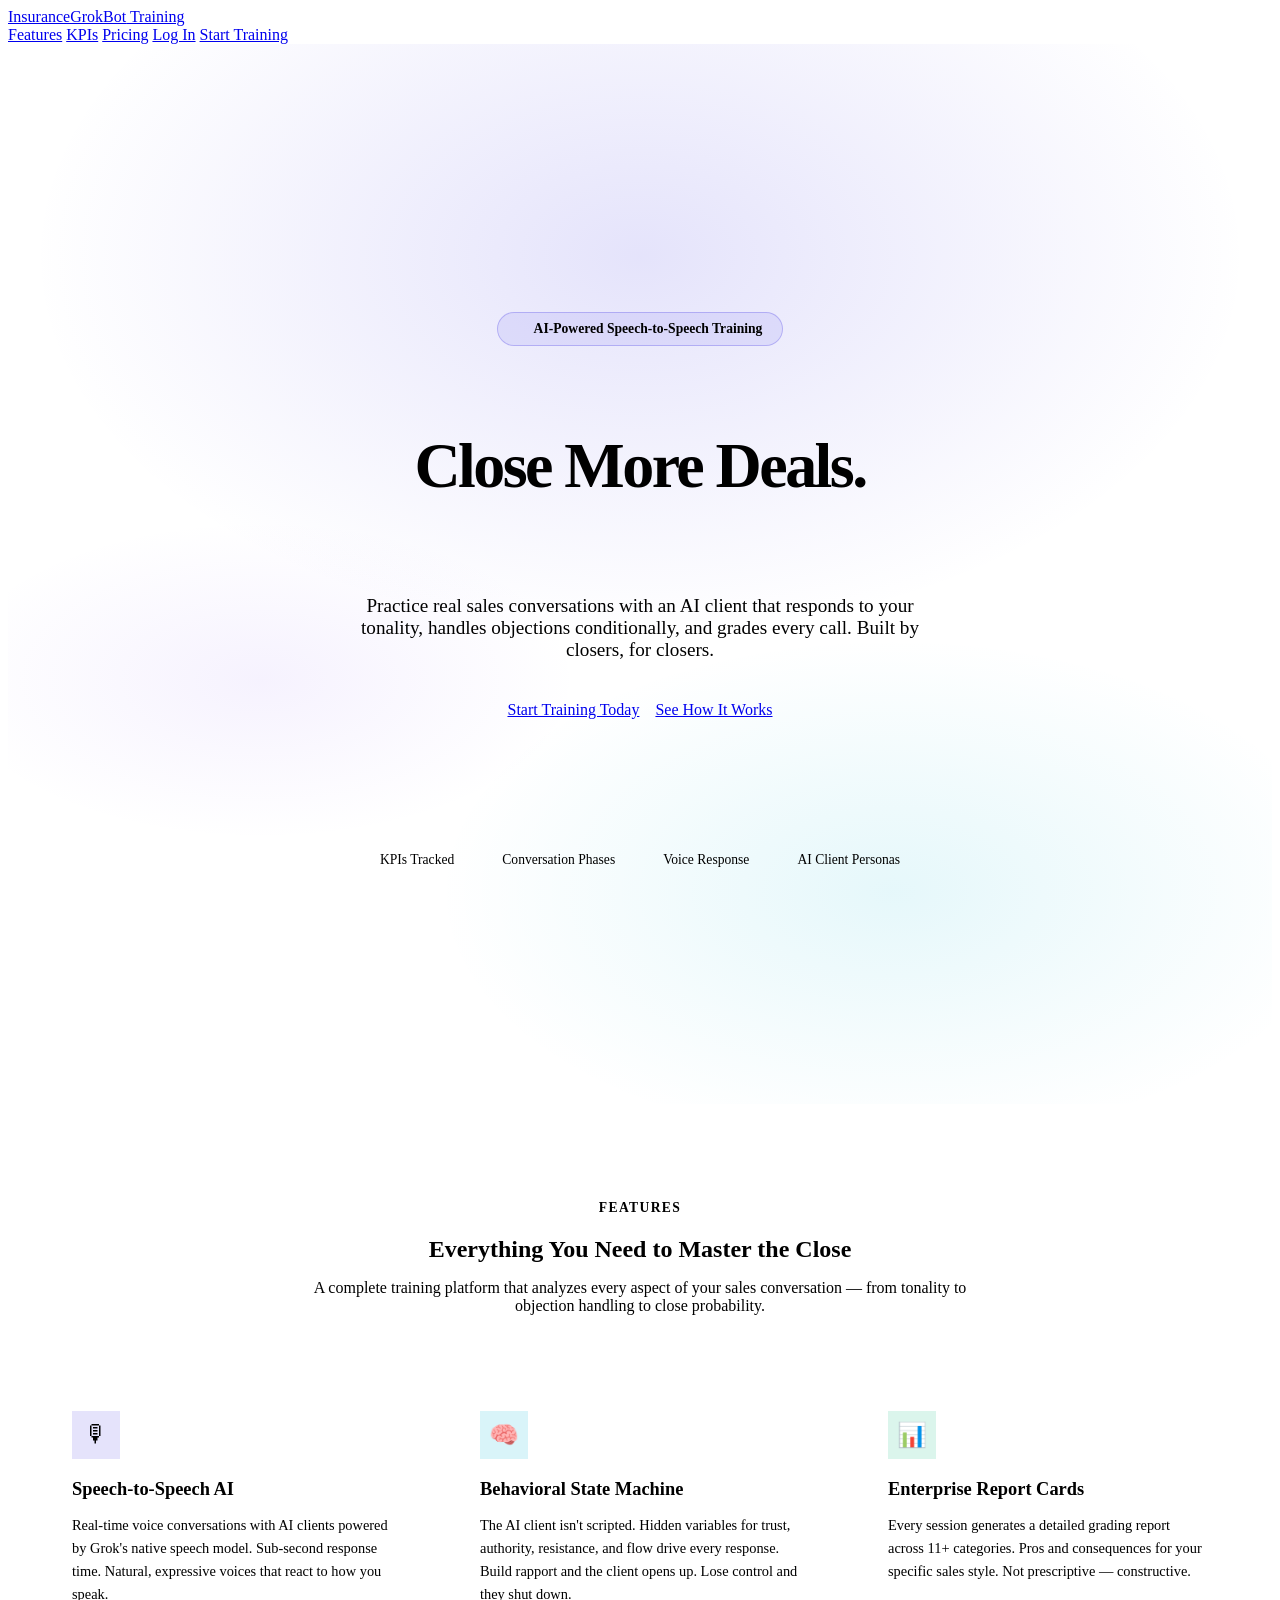
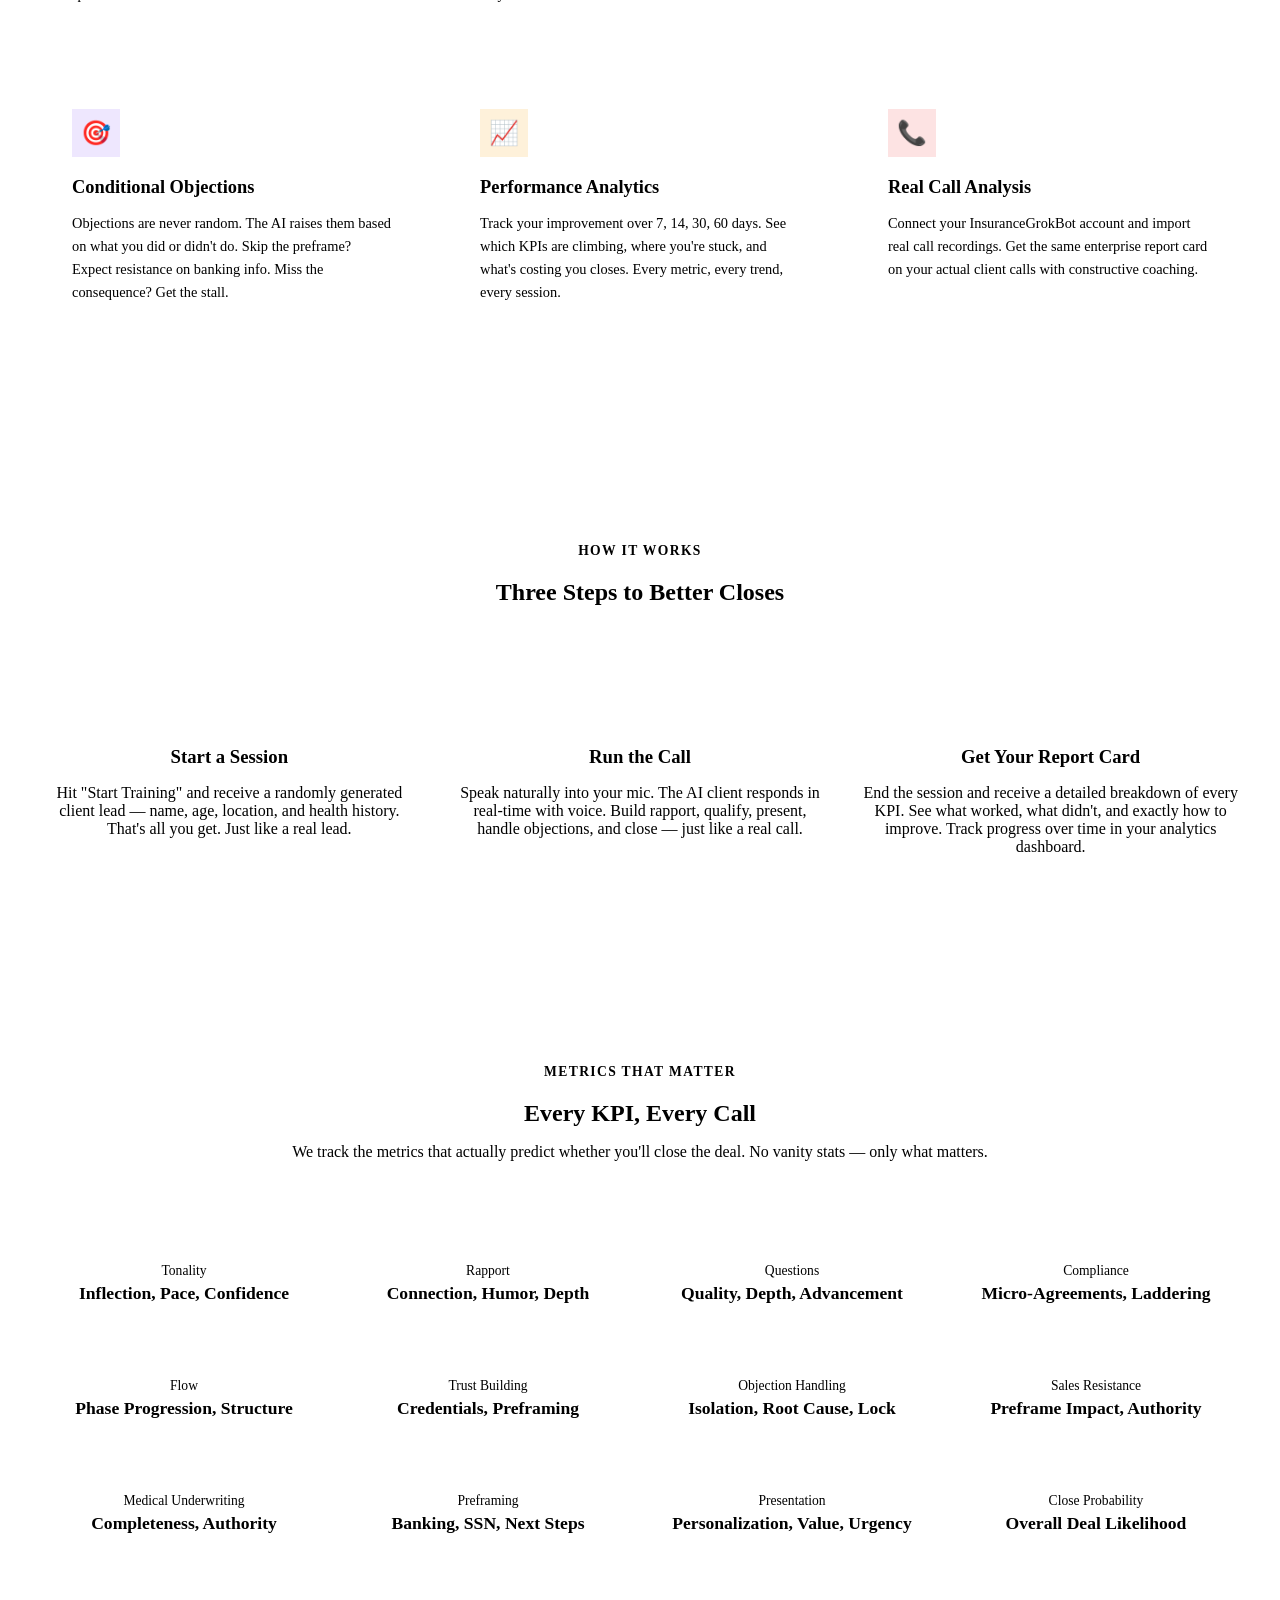
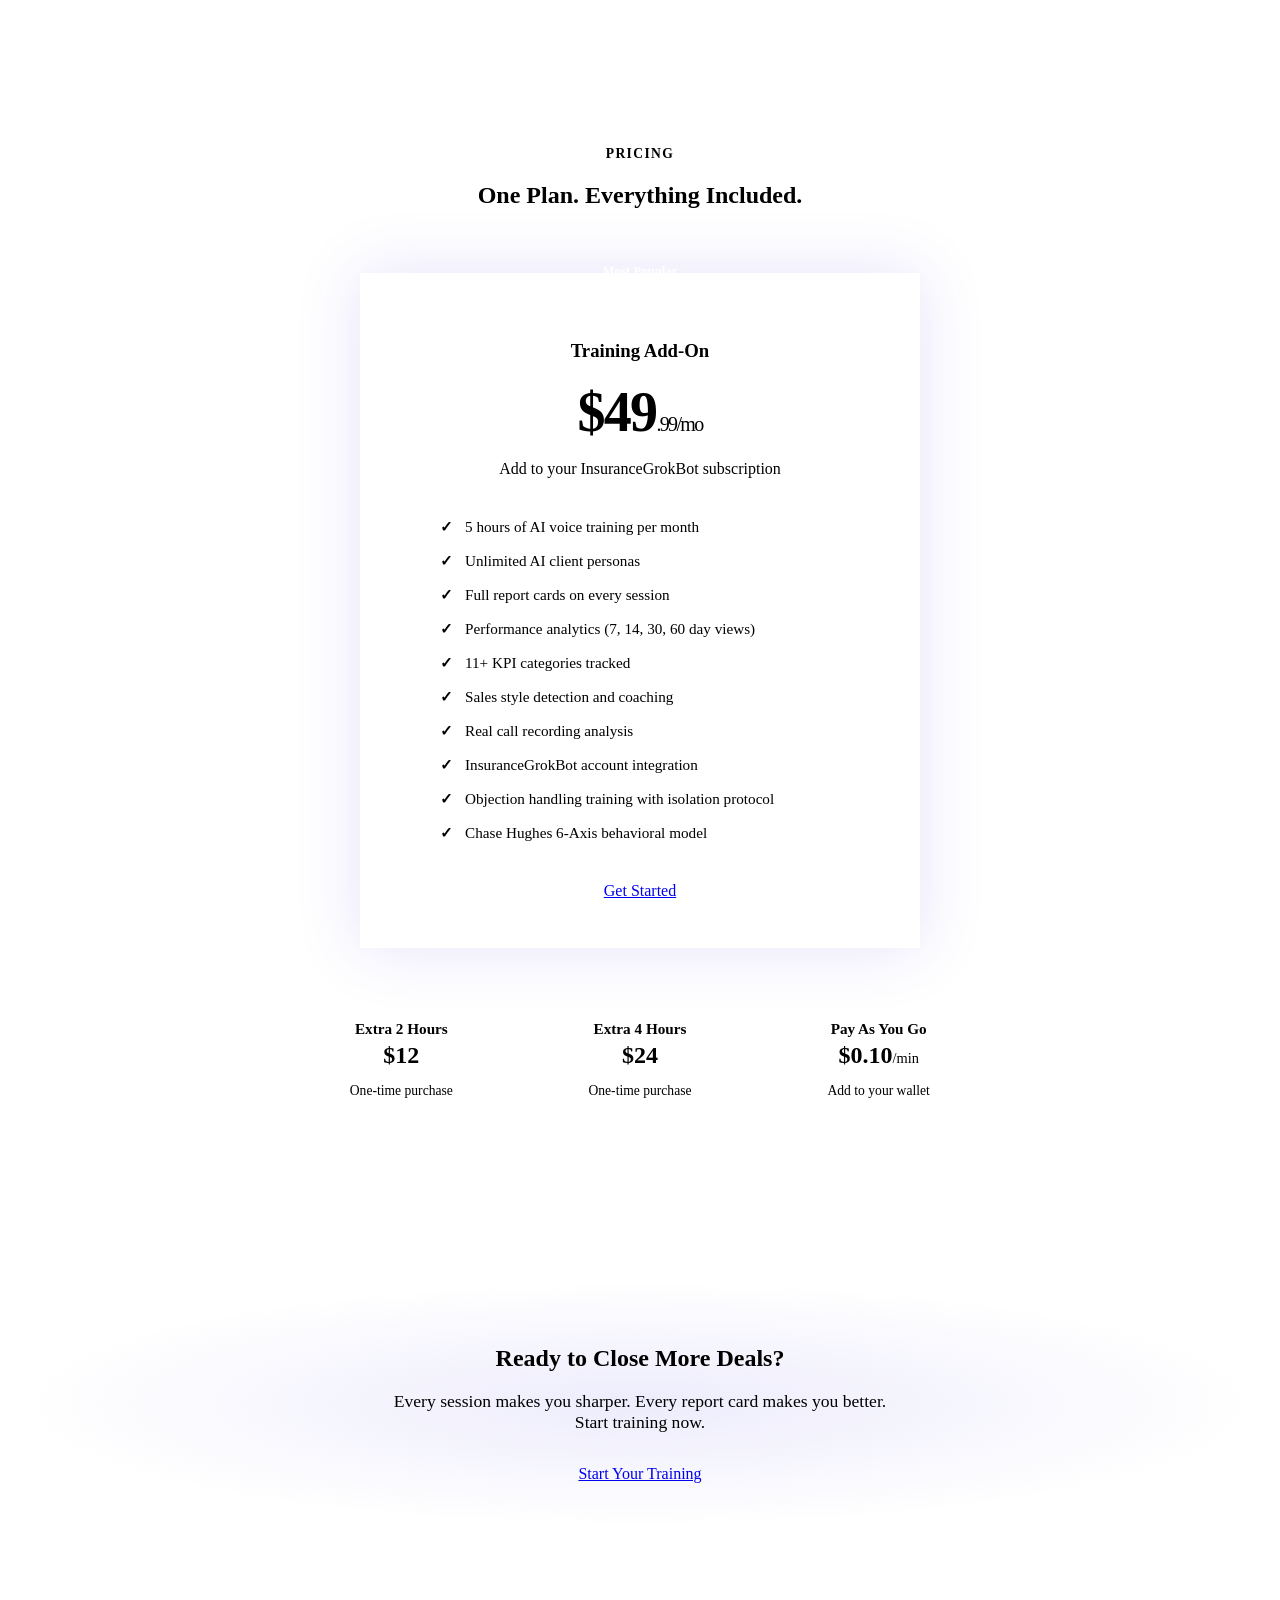
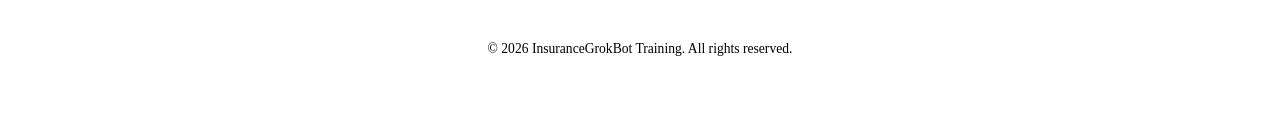
==== frontend/index.html @ 642fa5cc "feat: Build complete InsuranceGrokBot Training web platform Full-stack training platform with speech" ====
<!DOCTYPE html>
<html lang="en">
<head>
    <meta charset="UTF-8">
    <meta name="viewport" content="width=device-width, initial-scale=1.0">
    <title>InsuranceGrokBot Training — AI-Powered Sales Training for Insurance Agents</title>
    <link rel="preconnect" href="https://fonts.googleapis.com">
    <link href="https://fonts.googleapis.com/css2?family=Inter:wght@400;500;600;700;800;900&display=swap" rel="stylesheet">
    <link rel="stylesheet" href="/css/main.css">
    <style>
        /* ── Landing Page Specific Styles ─────────────────────── */
        .hero {
            min-height: 100vh;
            display: flex;
            align-items: center;
            justify-content: center;
            text-align: center;
            padding: 6rem 2rem 4rem;
            position: relative;
            overflow: hidden;
        }
        .hero::before {
            content: '';
            position: absolute;
            inset: 0;
            background:
                radial-gradient(ellipse 80% 60% at 50% 20%, rgba(79,70,229,0.15) 0%, transparent 60%),
                radial-gradient(ellipse 60% 40% at 70% 80%, rgba(6,182,212,0.1) 0%, transparent 60%),
                radial-gradient(ellipse 50% 30% at 20% 60%, rgba(139,92,246,0.08) 0%, transparent 50%);
            pointer-events: none;
        }
        .hero-content {
            position: relative;
            max-width: 800px;
        }
        .hero-badge {
            display: inline-flex;
            align-items: center;
            gap: 0.5rem;
            padding: 0.5rem 1.25rem;
            background: rgba(79,70,229,0.1);
            border: 1px solid rgba(79,70,229,0.3);
            border-radius: 999px;
            font-size: 0.85rem;
            font-weight: 600;
            color: var(--accent-blue);
            margin-bottom: 2rem;
        }
        .hero-badge .pulse {
            width: 8px; height: 8px;
            background: var(--accent-green);
            border-radius: 50%;
            animation: pulse 2s infinite;
        }
        @keyframes pulse {
            0%, 100% { opacity: 1; transform: scale(1); }
            50% { opacity: 0.5; transform: scale(1.5); }
        }
        .hero h1 {
            font-size: clamp(2.5rem, 5vw, 4rem);
            font-weight: 900;
            line-height: 1.1;
            margin-bottom: 1.5rem;
            letter-spacing: -0.04em;
        }
        .hero h1 .gradient-text {
            background: var(--gradient-primary);
            -webkit-background-clip: text;
            -webkit-text-fill-color: transparent;
            background-clip: text;
        }
        .hero p {
            font-size: 1.2rem;
            max-width: 600px;
            margin: 0 auto 2.5rem;
            color: var(--text-secondary);
        }
        .hero-cta {
            display: flex;
            gap: 1rem;
            justify-content: center;
            flex-wrap: wrap;
        }
        .hero-stats {
            display: flex;
            justify-content: center;
            gap: 3rem;
            margin-top: 4rem;
            padding-top: 2rem;
            border-top: 1px solid var(--border-color);
        }
        .hero-stat-value {
            font-size: 2rem;
            font-weight: 800;
            background: var(--gradient-primary);
            -webkit-background-clip: text;
            -webkit-text-fill-color: transparent;
            background-clip: text;
        }
        .hero-stat-label {
            font-size: 0.85rem;
            color: var(--text-muted);
        }

        /* ── Features Section ────────────────────────────────── */
        .section {
            padding: 6rem 2rem;
            max-width: 1200px;
            margin: 0 auto;
        }
        .section-header {
            text-align: center;
            max-width: 700px;
            margin: 0 auto 4rem;
        }
        .section-header .overline {
            font-size: 0.85rem;
            font-weight: 700;
            color: var(--accent-blue);
            text-transform: uppercase;
            letter-spacing: 0.1em;
            margin-bottom: 0.75rem;
        }
        .section-header h2 {
            margin-bottom: 1rem;
        }

        .feature-grid {
            display: grid;
            grid-template-columns: repeat(3, 1fr);
            gap: 1.5rem;
        }
        @media (max-width: 768px) {
            .feature-grid { grid-template-columns: 1fr; }
            .hero-stats { flex-direction: column; gap: 1.5rem; }
        }

        .feature-card {
            background: var(--bg-card);
            border: 1px solid var(--border-color);
            border-radius: var(--radius-lg);
            padding: 2rem;
            transition: all 0.3s ease;
            position: relative;
            overflow: hidden;
        }
        .feature-card::before {
            content: '';
            position: absolute;
            top: 0;
            left: 0;
            right: 0;
            height: 3px;
            background: var(--gradient-primary);
            opacity: 0;
            transition: opacity 0.3s;
        }
        .feature-card:hover {
            transform: translateY(-4px);
            border-color: var(--border-active);
            box-shadow: var(--shadow-glow);
        }
        .feature-card:hover::before { opacity: 1; }

        .feature-icon {
            width: 48px;
            height: 48px;
            border-radius: var(--radius-sm);
            display: flex;
            align-items: center;
            justify-content: center;
            font-size: 1.5rem;
            margin-bottom: 1.25rem;
        }
        .feature-icon.blue { background: rgba(79,70,229,0.15); }
        .feature-icon.cyan { background: rgba(6,182,212,0.15); }
        .feature-icon.green { background: rgba(16,185,129,0.15); }
        .feature-icon.purple { background: rgba(139,92,246,0.15); }
        .feature-icon.amber { background: rgba(245,158,11,0.15); }
        .feature-icon.red { background: rgba(239,68,68,0.15); }

        .feature-card h3 {
            font-size: 1.15rem;
            margin-bottom: 0.75rem;
        }
        .feature-card p {
            font-size: 0.9rem;
            line-height: 1.6;
        }

        /* ── How It Works ────────────────────────────────────── */
        .steps {
            display: flex;
            gap: 2rem;
            counter-reset: step;
        }
        @media (max-width: 768px) {
            .steps { flex-direction: column; }
        }
        .step {
            flex: 1;
            text-align: center;
            position: relative;
        }
        .step-number {
            width: 56px;
            height: 56px;
            border-radius: 50%;
            background: var(--gradient-primary);
            display: flex;
            align-items: center;
            justify-content: center;
            font-size: 1.25rem;
            font-weight: 800;
            color: white;
            margin: 0 auto 1.25rem;
        }
        .step h3 { margin-bottom: 0.5rem; }

        /* ── KPI Showcase ────────────────────────────────────── */
        .kpi-showcase {
            display: grid;
            grid-template-columns: repeat(4, 1fr);
            gap: 1rem;
        }
        @media (max-width: 768px) {
            .kpi-showcase { grid-template-columns: repeat(2, 1fr); }
        }
        .kpi-item {
            background: var(--bg-card);
            border: 1px solid var(--border-color);
            border-radius: var(--radius-md);
            padding: 1.25rem;
            text-align: center;
        }
        .kpi-item h4 {
            font-size: 0.85rem;
            color: var(--text-muted);
            margin-bottom: 0.25rem;
            font-weight: 500;
        }
        .kpi-item .value {
            font-size: 1.1rem;
            font-weight: 700;
            color: var(--accent-cyan);
        }

        /* ── Pricing ─────────────────────────────────────────── */
        .pricing-card {
            background: var(--bg-card);
            border: 2px solid var(--border-color);
            border-radius: var(--radius-xl);
            padding: 3rem 2.5rem;
            max-width: 480px;
            margin: 0 auto;
            text-align: center;
            position: relative;
        }
        .pricing-card.featured {
            border-color: var(--accent-blue);
            box-shadow: 0 0 60px rgba(79,70,229,0.15);
        }
        .pricing-popular {
            position: absolute;
            top: -14px;
            left: 50%;
            transform: translateX(-50%);
            background: var(--gradient-primary);
            color: white;
            padding: 0.35rem 1.25rem;
            border-radius: 999px;
            font-size: 0.8rem;
            font-weight: 700;
        }
        .pricing-price {
            font-size: 3.5rem;
            font-weight: 900;
            margin: 1rem 0;
            letter-spacing: -0.03em;
        }
        .pricing-price span { font-size: 1.25rem; font-weight: 500; color: var(--text-muted); }
        .pricing-features {
            list-style: none;
            text-align: left;
            margin: 2rem 0;
        }
        .pricing-features li {
            padding: 0.5rem 0;
            display: flex;
            align-items: flex-start;
            gap: 0.75rem;
            font-size: 0.95rem;
            color: var(--text-secondary);
        }
        .pricing-features li::before {
            content: '✓';
            color: var(--accent-green);
            font-weight: 700;
            flex-shrink: 0;
        }

        .addons-grid {
            display: grid;
            grid-template-columns: repeat(3, 1fr);
            gap: 1rem;
            max-width: 700px;
            margin: 2rem auto 0;
        }
        @media (max-width: 768px) {
            .addons-grid { grid-template-columns: 1fr; }
        }
        .addon-card {
            background: var(--bg-card);
            border: 1px solid var(--border-color);
            border-radius: var(--radius-md);
            padding: 1.25rem;
            text-align: center;
        }
        .addon-card h4 { font-size: 0.95rem; margin-bottom: 0.25rem; }
        .addon-card .price { font-size: 1.5rem; font-weight: 800; color: var(--accent-cyan); }

        /* ── CTA Section ─────────────────────────────────────── */
        .cta-section {
            text-align: center;
            padding: 6rem 2rem;
            position: relative;
        }
        .cta-section::before {
            content: '';
            position: absolute;
            inset: 0;
            background: radial-gradient(ellipse 70% 50% at 50% 50%, rgba(79,70,229,0.1) 0%, transparent 70%);
        }
        .cta-section > * { position: relative; }

        /* ── Footer ──────────────────────────────────────────── */
        .footer {
            padding: 3rem 2rem;
            border-top: 1px solid var(--border-color);
            text-align: center;
            color: var(--text-muted);
            font-size: 0.85rem;
        }
    </style>
</head>
<body>
    <!-- ═══ Navbar ═══ -->
    <nav class="navbar">
        <a href="/" class="nav-logo">
            <span class="logo-accent">InsuranceGrokBot</span> Training
        </a>
        <div class="nav-links">
            <a href="#features">Features</a>
            <a href="#kpis">KPIs</a>
            <a href="#pricing">Pricing</a>
            <a href="/login.html" class="btn btn-ghost btn-sm">Log In</a>
            <a href="/register.html" class="btn btn-primary btn-sm">Start Training</a>
        </div>
    </nav>

    <!-- ═══ Hero ═══ -->
    <section class="hero">
        <div class="hero-content">
            <div class="hero-badge">
                <span class="pulse"></span>
                AI-Powered Speech-to-Speech Training
            </div>
            <h1>
                Close More Deals.<br>
                <span class="gradient-text">Train Like a Closer.</span>
            </h1>
            <p>
                Practice real sales conversations with an AI client that responds to your tonality,
                handles objections conditionally, and grades every call. Built by closers, for closers.
            </p>
            <div class="hero-cta">
                <a href="/register.html" class="btn btn-primary btn-lg">Start Training Today</a>
                <a href="#features" class="btn btn-secondary btn-lg">See How It Works</a>
            </div>
            <div class="hero-stats">
                <div>
                    <div class="hero-stat-value">11+</div>
                    <div class="hero-stat-label">KPIs Tracked</div>
                </div>
                <div>
                    <div class="hero-stat-value">5</div>
                    <div class="hero-stat-label">Conversation Phases</div>
                </div>
                <div>
                    <div class="hero-stat-value">&lt;1s</div>
                    <div class="hero-stat-label">Voice Response</div>
                </div>
                <div>
                    <div class="hero-stat-value">100+</div>
                    <div class="hero-stat-label">AI Client Personas</div>
                </div>
            </div>
        </div>
    </section>

    <!-- ═══ Features ═══ -->
    <section class="section" id="features">
        <div class="section-header">
            <div class="overline">Features</div>
            <h2>Everything You Need to Master the Close</h2>
            <p>A complete training platform that analyzes every aspect of your sales conversation — from tonality to objection handling to close probability.</p>
        </div>

        <div class="feature-grid">
            <div class="feature-card">
                <div class="feature-icon blue">🎙</div>
                <h3>Speech-to-Speech AI</h3>
                <p>Real-time voice conversations with AI clients powered by Grok's native speech model. Sub-second response time. Natural, expressive voices that react to how you speak.</p>
            </div>
            <div class="feature-card">
                <div class="feature-icon cyan">🧠</div>
                <h3>Behavioral State Machine</h3>
                <p>The AI client isn't scripted. Hidden variables for trust, authority, resistance, and flow drive every response. Build rapport and the client opens up. Lose control and they shut down.</p>
            </div>
            <div class="feature-card">
                <div class="feature-icon green">📊</div>
                <h3>Enterprise Report Cards</h3>
                <p>Every session generates a detailed grading report across 11+ categories. Pros and consequences for your specific sales style. Not prescriptive — constructive.</p>
            </div>
            <div class="feature-card">
                <div class="feature-icon purple">🎯</div>
                <h3>Conditional Objections</h3>
                <p>Objections are never random. The AI raises them based on what you did or didn't do. Skip the preframe? Expect resistance on banking info. Miss the consequence? Get the stall.</p>
            </div>
            <div class="feature-card">
                <div class="feature-icon amber">📈</div>
                <h3>Performance Analytics</h3>
                <p>Track your improvement over 7, 14, 30, 60 days. See which KPIs are climbing, where you're stuck, and what's costing you closes. Every metric, every trend, every session.</p>
            </div>
            <div class="feature-card">
                <div class="feature-icon red">📞</div>
                <h3>Real Call Analysis</h3>
                <p>Connect your InsuranceGrokBot account and import real call recordings. Get the same enterprise report card on your actual client calls with constructive coaching.</p>
            </div>
        </div>
    </section>

    <!-- ═══ How It Works ═══ -->
    <section class="section">
        <div class="section-header">
            <div class="overline">How It Works</div>
            <h2>Three Steps to Better Closes</h2>
        </div>

        <div class="steps">
            <div class="step">
                <div class="step-number">1</div>
                <h3>Start a Session</h3>
                <p>Hit "Start Training" and receive a randomly generated client lead — name, age, location, and health history. That's all you get. Just like a real lead.</p>
            </div>
            <div class="step">
                <div class="step-number">2</div>
                <h3>Run the Call</h3>
                <p>Speak naturally into your mic. The AI client responds in real-time with voice. Build rapport, qualify, present, handle objections, and close — just like a real call.</p>
            </div>
            <div class="step">
                <div class="step-number">3</div>
                <h3>Get Your Report Card</h3>
                <p>End the session and receive a detailed breakdown of every KPI. See what worked, what didn't, and exactly how to improve. Track progress over time in your analytics dashboard.</p>
            </div>
        </div>
    </section>

    <!-- ═══ KPI Showcase ═══ -->
    <section class="section" id="kpis">
        <div class="section-header">
            <div class="overline">Metrics That Matter</div>
            <h2>Every KPI, Every Call</h2>
            <p>We track the metrics that actually predict whether you'll close the deal. No vanity stats — only what matters.</p>
        </div>

        <div class="kpi-showcase">
            <div class="kpi-item"><h4>Tonality</h4><div class="value">Inflection, Pace, Confidence</div></div>
            <div class="kpi-item"><h4>Rapport</h4><div class="value">Connection, Humor, Depth</div></div>
            <div class="kpi-item"><h4>Questions</h4><div class="value">Quality, Depth, Advancement</div></div>
            <div class="kpi-item"><h4>Compliance</h4><div class="value">Micro-Agreements, Laddering</div></div>
            <div class="kpi-item"><h4>Flow</h4><div class="value">Phase Progression, Structure</div></div>
            <div class="kpi-item"><h4>Trust Building</h4><div class="value">Credentials, Preframing</div></div>
            <div class="kpi-item"><h4>Objection Handling</h4><div class="value">Isolation, Root Cause, Lock</div></div>
            <div class="kpi-item"><h4>Sales Resistance</h4><div class="value">Preframe Impact, Authority</div></div>
            <div class="kpi-item"><h4>Medical Underwriting</h4><div class="value">Completeness, Authority</div></div>
            <div class="kpi-item"><h4>Preframing</h4><div class="value">Banking, SSN, Next Steps</div></div>
            <div class="kpi-item"><h4>Presentation</h4><div class="value">Personalization, Value, Urgency</div></div>
            <div class="kpi-item"><h4>Close Probability</h4><div class="value">Overall Deal Likelihood</div></div>
        </div>
    </section>

    <!-- ═══ Pricing ═══ -->
    <section class="section" id="pricing">
        <div class="section-header">
            <div class="overline">Pricing</div>
            <h2>One Plan. Everything Included.</h2>
        </div>

        <div class="pricing-card featured">
            <div class="pricing-popular">Most Popular</div>
            <h3>Training Add-On</h3>
            <div class="pricing-price">$49<span>.99/mo</span></div>
            <p style="color: var(--text-secondary);">Add to your InsuranceGrokBot subscription</p>
            <ul class="pricing-features">
                <li>5 hours of AI voice training per month</li>
                <li>Unlimited AI client personas</li>
                <li>Full report cards on every session</li>
                <li>Performance analytics (7, 14, 30, 60 day views)</li>
                <li>11+ KPI categories tracked</li>
                <li>Sales style detection and coaching</li>
                <li>Real call recording analysis</li>
                <li>InsuranceGrokBot account integration</li>
                <li>Objection handling training with isolation protocol</li>
                <li>Chase Hughes 6-Axis behavioral model</li>
            </ul>
            <a href="/register.html" class="btn btn-primary btn-lg" style="width:100%;">Get Started</a>
        </div>

        <div class="addons-grid">
            <div class="addon-card">
                <h4>Extra 2 Hours</h4>
                <div class="price">$12</div>
                <p class="text-muted" style="font-size:0.85rem;">One-time purchase</p>
            </div>
            <div class="addon-card">
                <h4>Extra 4 Hours</h4>
                <div class="price">$24</div>
                <p class="text-muted" style="font-size:0.85rem;">One-time purchase</p>
            </div>
            <div class="addon-card">
                <h4>Pay As You Go</h4>
                <div class="price">$0.10<span style="font-size:0.9rem;font-weight:400">/min</span></div>
                <p class="text-muted" style="font-size:0.85rem;">Add to your wallet</p>
            </div>
        </div>
    </section>

    <!-- ═══ CTA ═══ -->
    <section class="cta-section">
        <h2>Ready to Close More Deals?</h2>
        <p style="color: var(--text-secondary); max-width: 500px; margin: 1rem auto 2rem; font-size: 1.1rem;">
            Every session makes you sharper. Every report card makes you better. Start training now.
        </p>
        <a href="/register.html" class="btn btn-primary btn-lg">Start Your Training</a>
    </section>

    <!-- ═══ Footer ═══ -->
    <footer class="footer">
        <p>&copy; 2026 InsuranceGrokBot Training. All rights reserved.</p>
    </footer>
</body>
</html>
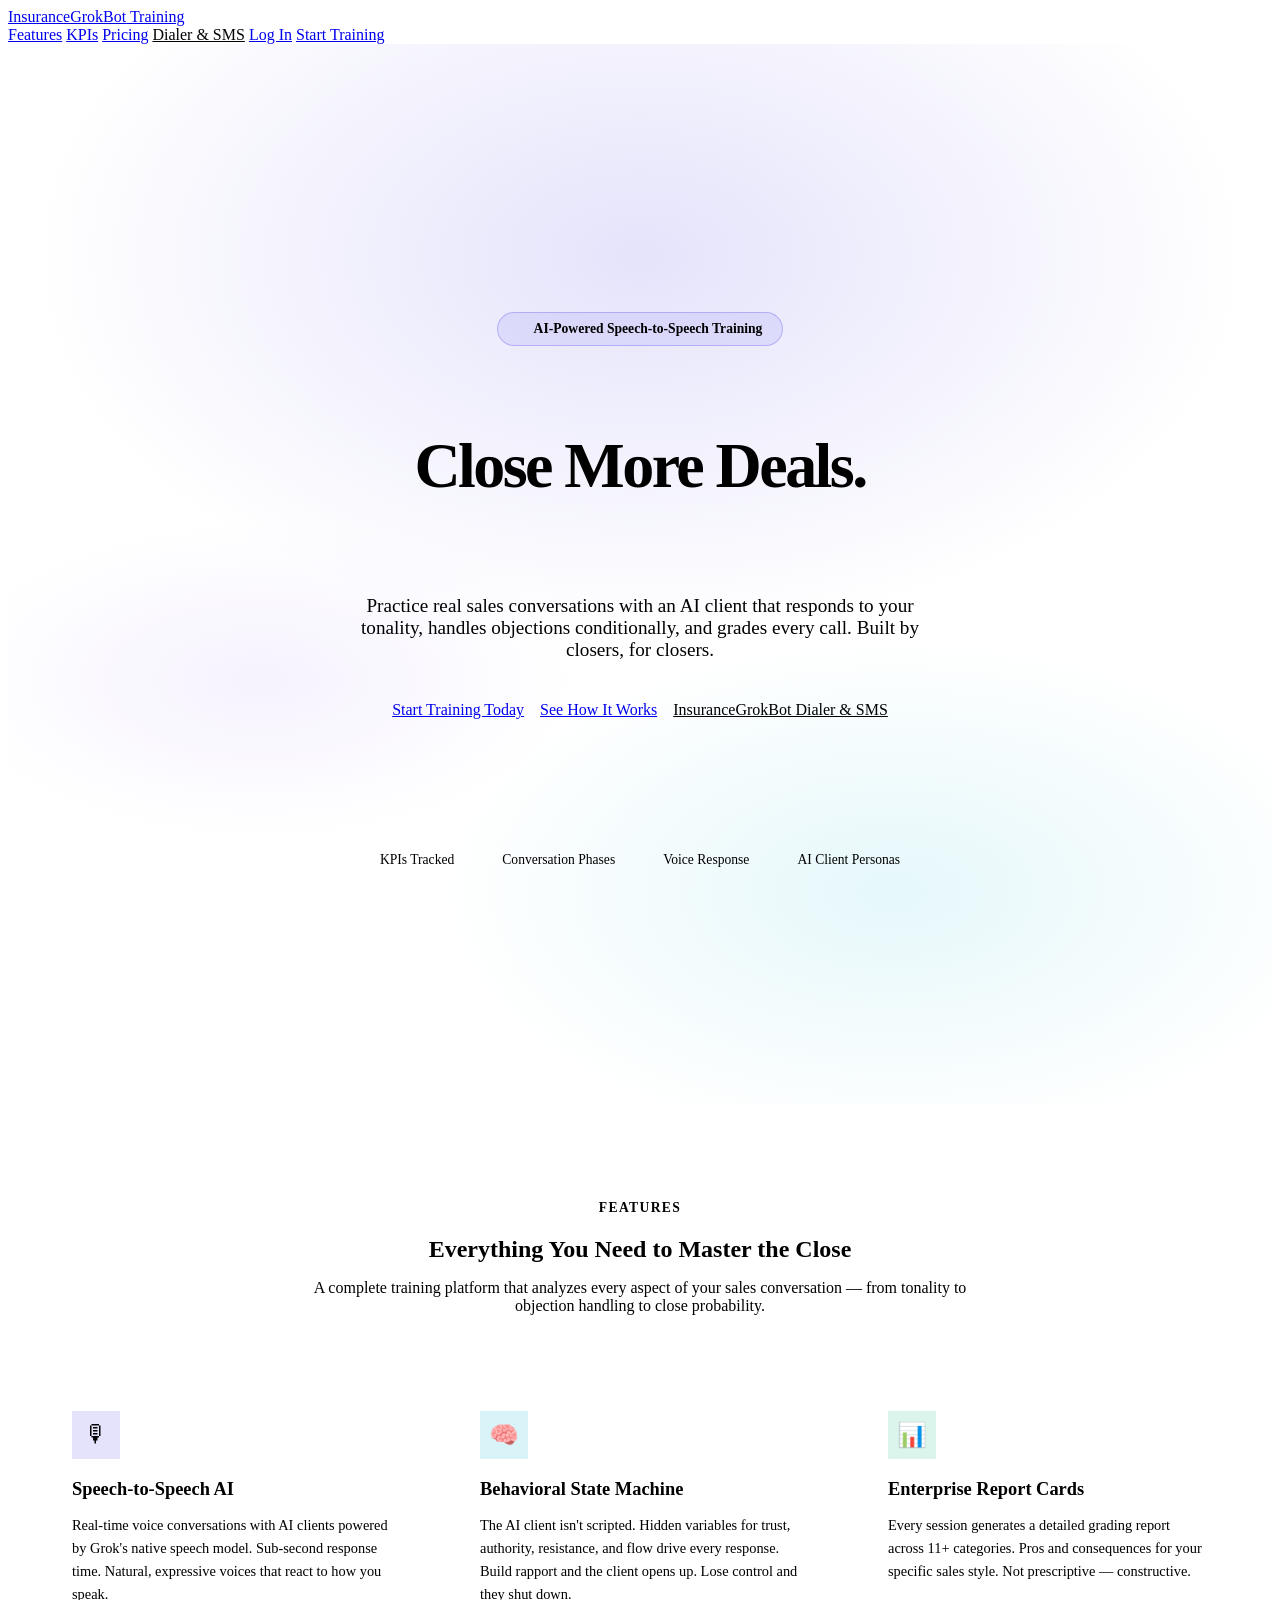
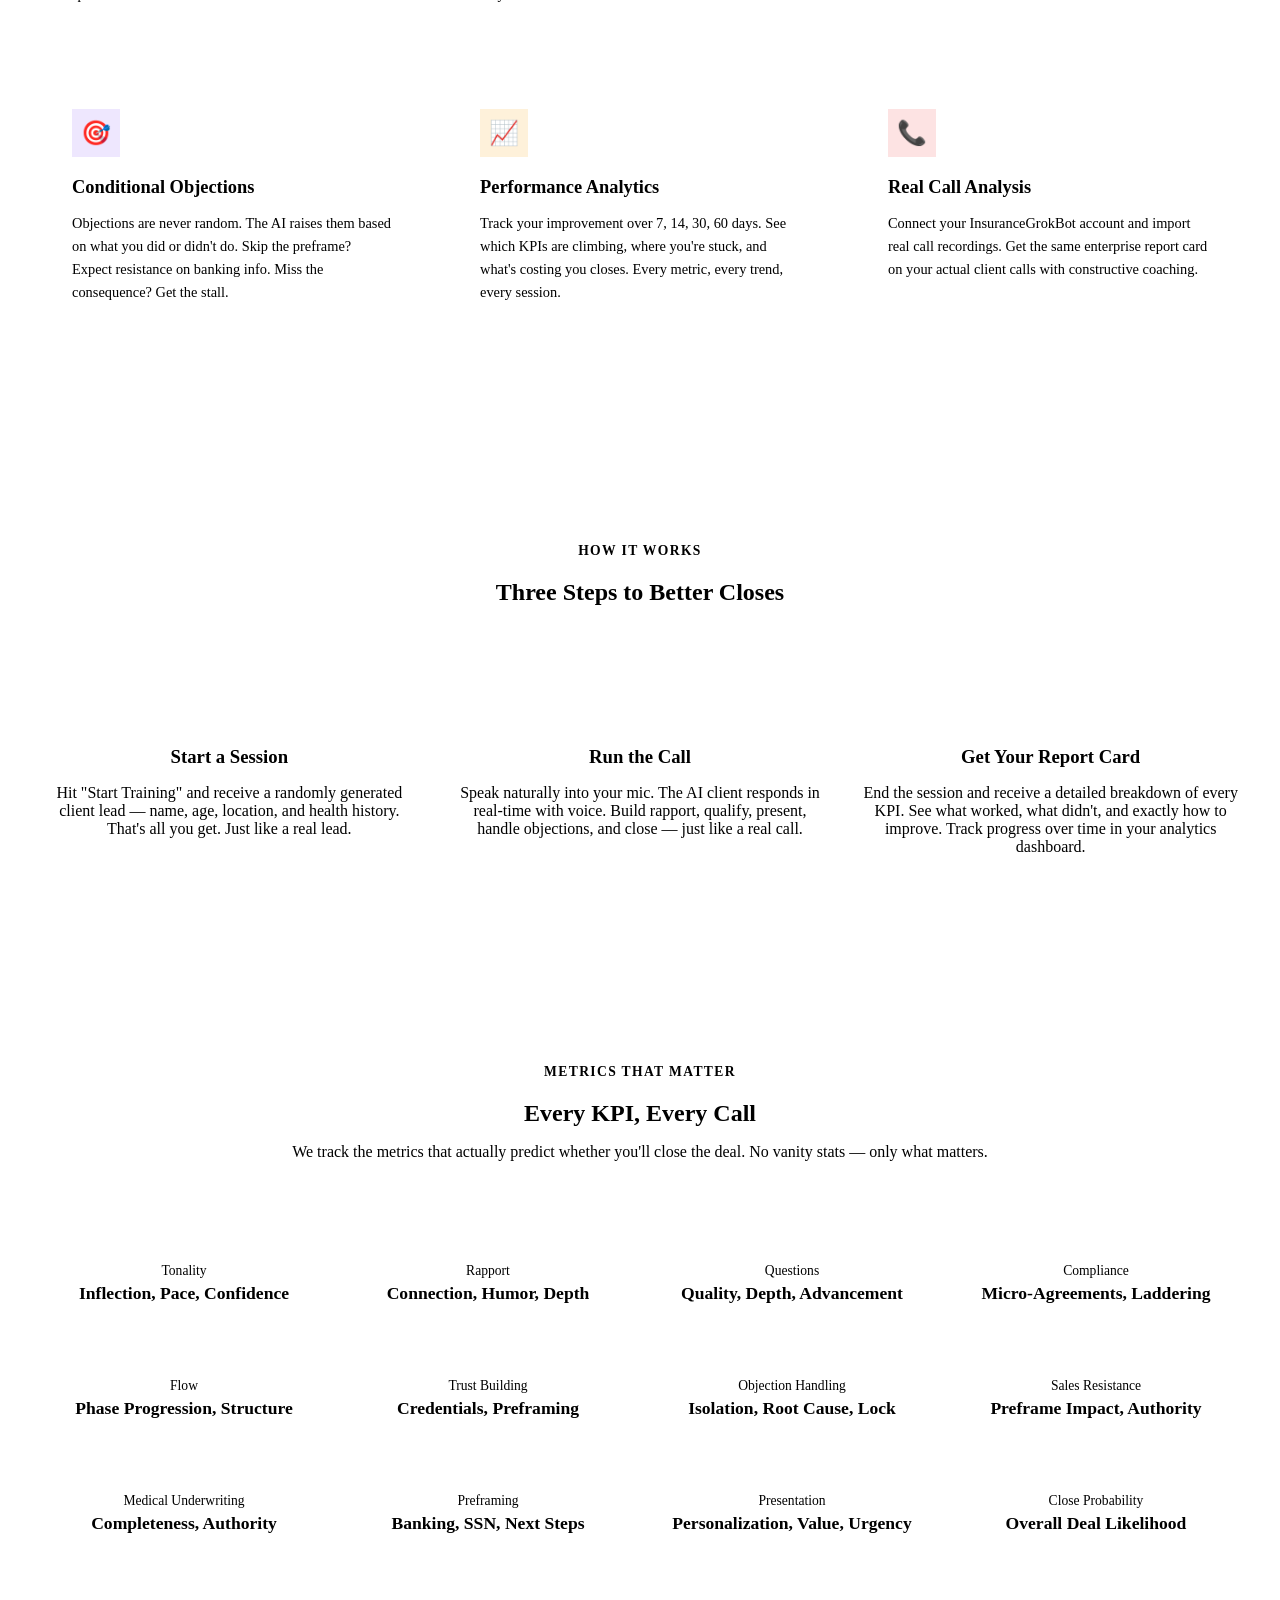
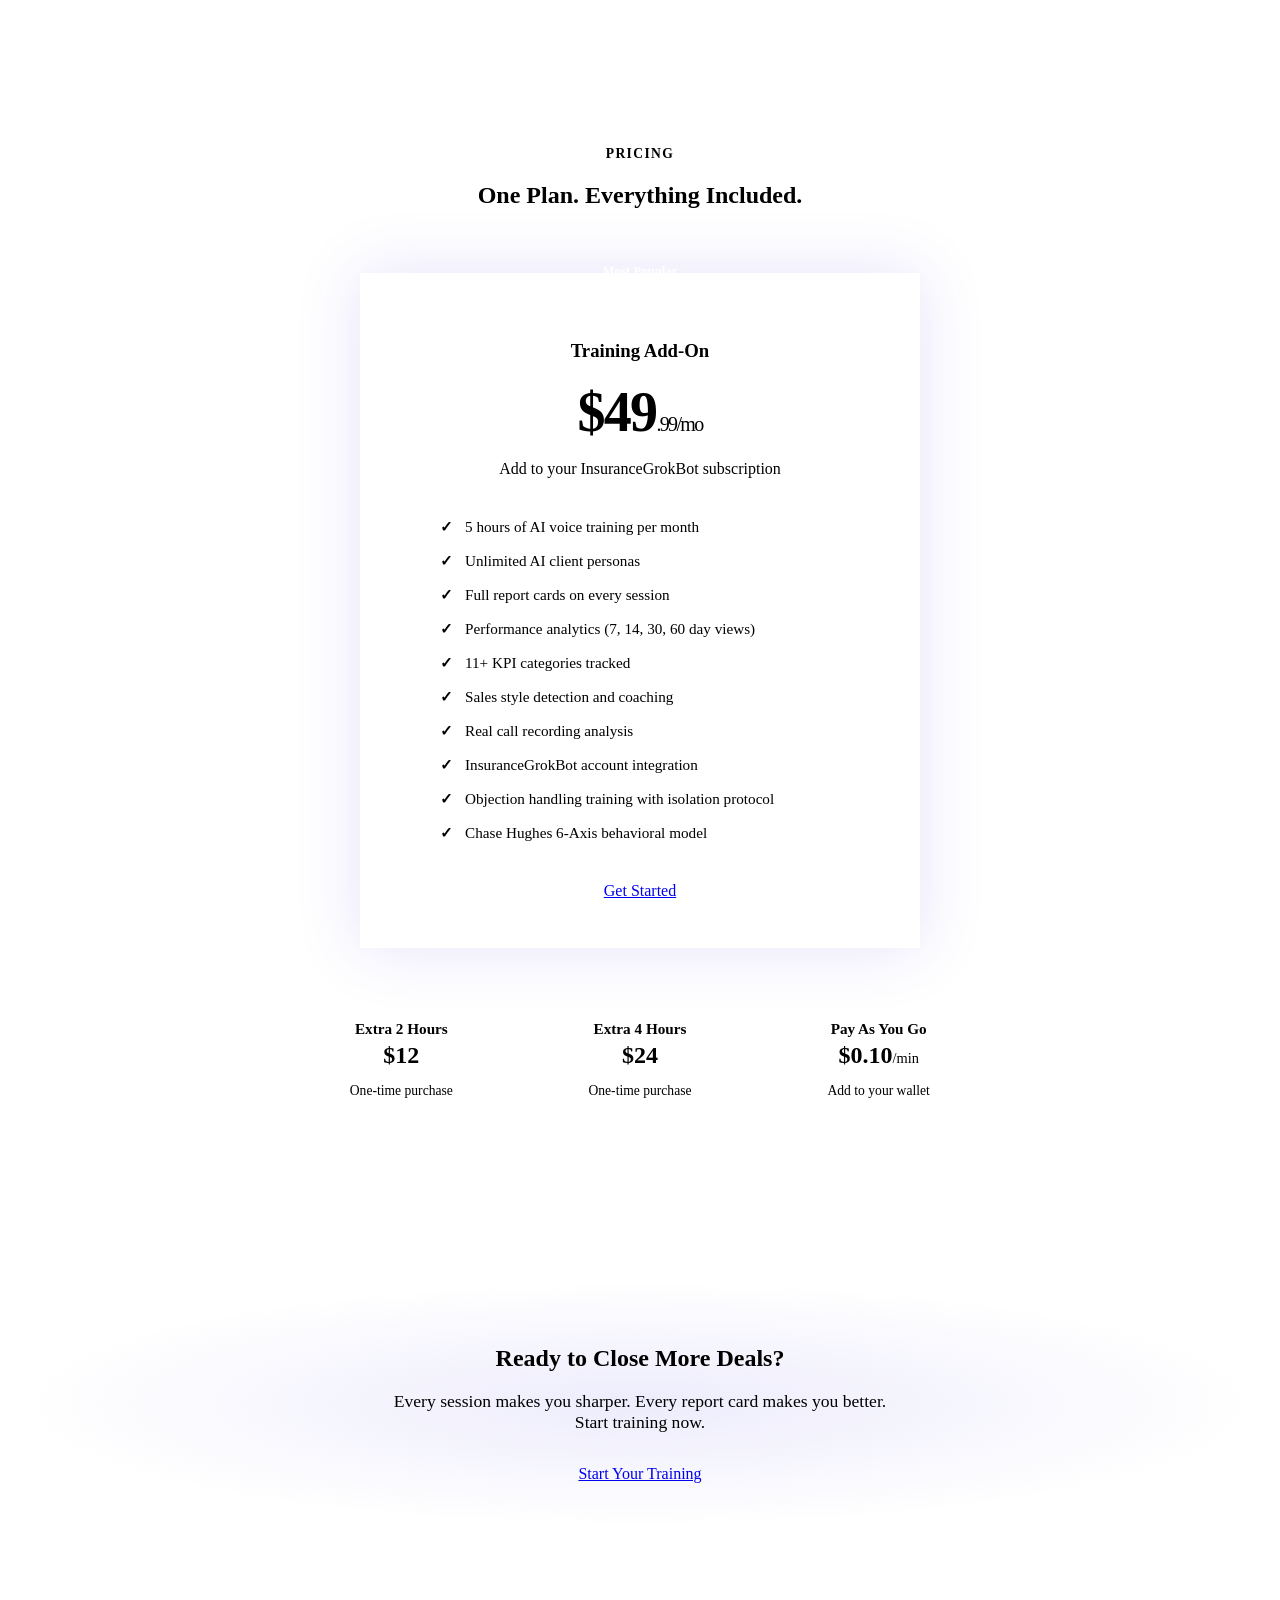
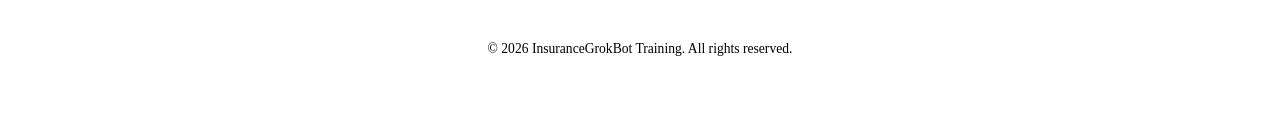
==== commit 963d8d11: "Add InsuranceGrokBot Dialer & SMS links to homepage and dashboard Homepage: - Added "Dialer & SMS" b" ====
--- a/frontend/index.html
+++ b/frontend/index.html
@@ -7,6 +7,10 @@
     <link rel="preconnect" href="https://fonts.googleapis.com">
     <link href="https://fonts.googleapis.com/css2?family=Inter:wght@400;500;600;700;800;900&display=swap" rel="stylesheet">
     <link rel="stylesheet" href="/css/main.css">
+    <link rel="stylesheet" href="/css/mobile.css">
+    <meta name="theme-color" content="#4F46E5">
+    <meta name="apple-mobile-web-app-capable" content="yes">
+    <meta name="apple-mobile-web-app-status-bar-style" content="black-translucent">
     <style>
         /* ── Landing Page Specific Styles ─────────────────────── */
         .hero {
@@ -341,9 +345,59 @@
             color: var(--text-muted);
             font-size: 0.85rem;
         }
+
+        /* ── Landing Page Mobile Nav ───────────────────────────── */
+        .landing-mobile-nav {
+            display: none;
+            position: fixed;
+            top: 0;
+            left: 0;
+            right: 0;
+            z-index: 100;
+            padding: 0.75rem 1rem;
+            align-items: center;
+            justify-content: space-between;
+            background: rgba(10, 10, 26, 0.95);
+            backdrop-filter: blur(20px);
+            -webkit-backdrop-filter: blur(20px);
+            border-bottom: 1px solid var(--border-color);
+        }
+        .landing-mobile-nav .lm-logo {
+            font-size: 1rem;
+            font-weight: 800;
+            color: var(--text-primary);
+        }
+        .landing-mobile-nav .lm-logo .logo-accent {
+            background: var(--gradient-primary);
+            -webkit-background-clip: text;
+            -webkit-text-fill-color: transparent;
+            background-clip: text;
+        }
+        .landing-mobile-nav .lm-actions {
+            display: flex;
+            gap: 0.5rem;
+            align-items: center;
+        }
+        @media (max-width: 768px) {
+            .landing-mobile-nav { display: flex; }
+            .navbar { display: none !important; }
+            .hero { padding-top: 5rem; }
+            .section { padding: 3rem 1rem; }
+            .cta-section { padding: 3rem 1rem; }
+        }
     </style>
 </head>
 <body>
+    <!-- ═══ Mobile Landing Nav ═══ -->
+    <div class="landing-mobile-nav">
+        <span class="lm-logo"><span class="logo-accent">InsuranceGrokBot</span></span>
+        <div class="lm-actions">
+            <a href="https://insurancegrokbot.click" target="_blank" class="btn btn-ghost btn-sm" style="border-color:var(--accent-cyan);color:var(--accent-cyan);font-size:0.75rem;">Dialer</a>
+            <a href="/login" class="btn btn-ghost btn-sm">Log In</a>
+            <a href="/register" class="btn btn-primary btn-sm">Start</a>
+        </div>
+    </div>
+
     <!-- ═══ Navbar ═══ -->
     <nav class="navbar">
         <a href="/" class="nav-logo">
@@ -353,8 +407,9 @@
             <a href="#features">Features</a>
             <a href="#kpis">KPIs</a>
             <a href="#pricing">Pricing</a>
-            <a href="/login.html" class="btn btn-ghost btn-sm">Log In</a>
-            <a href="/register.html" class="btn btn-primary btn-sm">Start Training</a>
+            <a href="https://insurancegrokbot.click" target="_blank" class="btn btn-ghost btn-sm" style="border-color:var(--accent-cyan);color:var(--accent-cyan);">Dialer & SMS</a>
+            <a href="/login" class="btn btn-ghost btn-sm">Log In</a>
+            <a href="/register" class="btn btn-primary btn-sm">Start Training</a>
         </div>
     </nav>
 
@@ -374,8 +429,9 @@
                 handles objections conditionally, and grades every call. Built by closers, for closers.
             </p>
             <div class="hero-cta">
-                <a href="/register.html" class="btn btn-primary btn-lg">Start Training Today</a>
+                <a href="/register" class="btn btn-primary btn-lg">Start Training Today</a>
                 <a href="#features" class="btn btn-secondary btn-lg">See How It Works</a>
+                <a href="https://insurancegrokbot.click" target="_blank" class="btn btn-secondary btn-lg" style="border-color:var(--accent-cyan);color:var(--accent-cyan);">InsuranceGrokBot Dialer & SMS</a>
             </div>
             <div class="hero-stats">
                 <div>
@@ -514,7 +570,7 @@
                 <li>Objection handling training with isolation protocol</li>
                 <li>Chase Hughes 6-Axis behavioral model</li>
             </ul>
-            <a href="/register.html" class="btn btn-primary btn-lg" style="width:100%;">Get Started</a>
+            <a href="/register" class="btn btn-primary btn-lg" style="width:100%;">Get Started</a>
         </div>
 
         <div class="addons-grid">
@@ -542,7 +598,7 @@
         <p style="color: var(--text-secondary); max-width: 500px; margin: 1rem auto 2rem; font-size: 1.1rem;">
             Every session makes you sharper. Every report card makes you better. Start training now.
         </p>
-        <a href="/register.html" class="btn btn-primary btn-lg">Start Your Training</a>
+        <a href="/register" class="btn btn-primary btn-lg">Start Your Training</a>
     </section>
 
     <!-- ═══ Footer ═══ -->
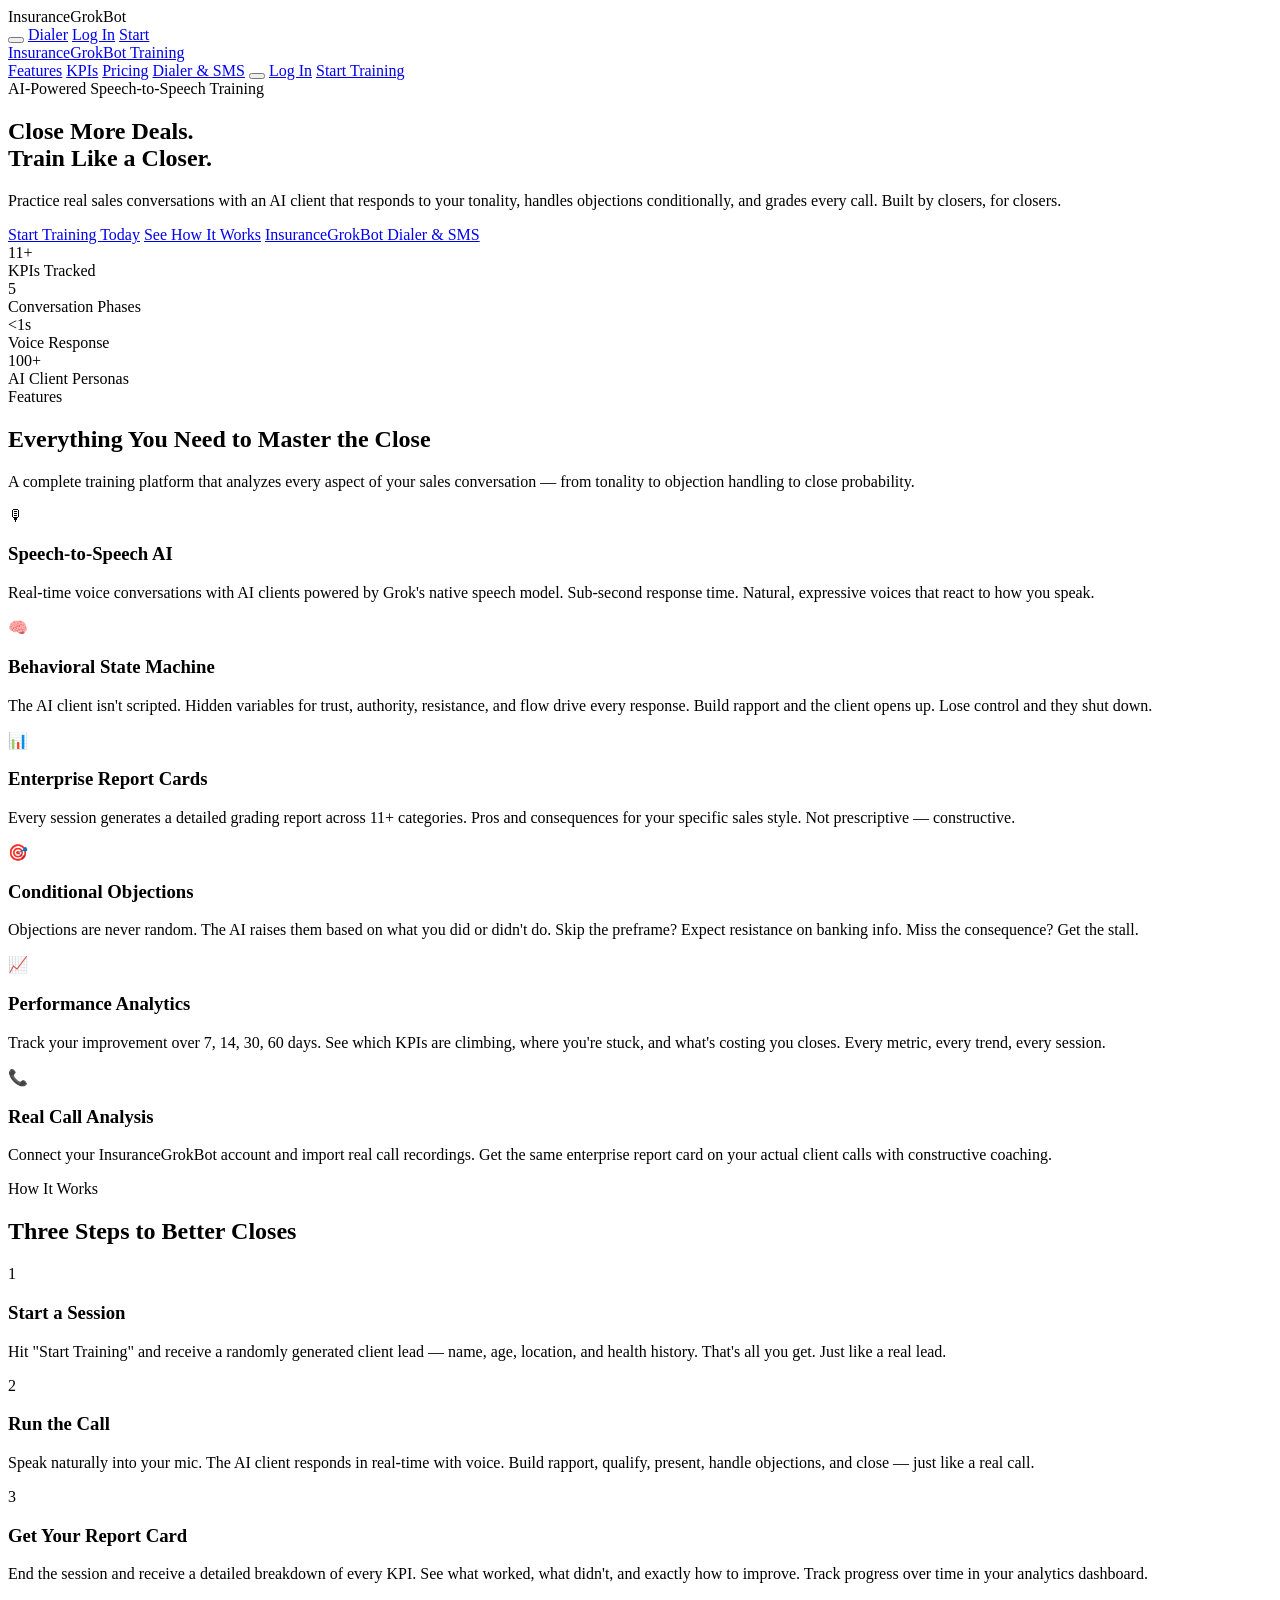
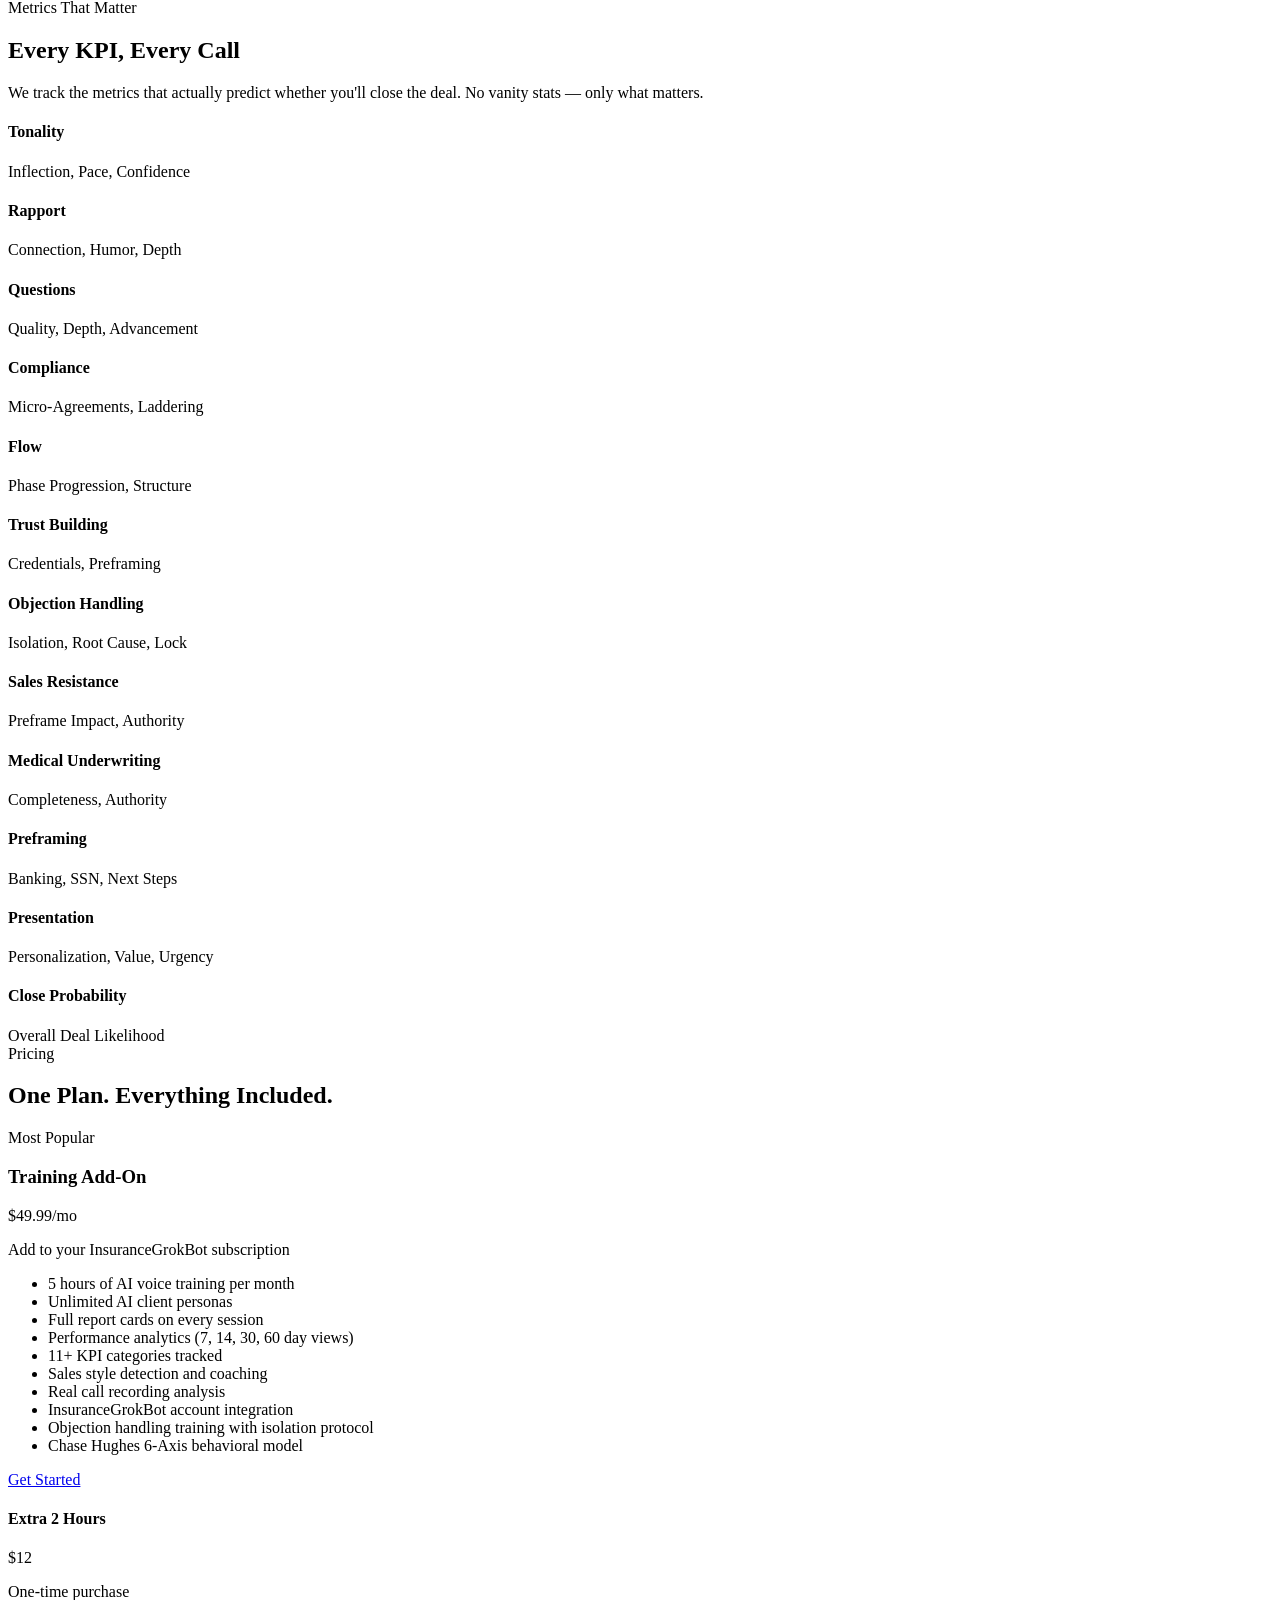
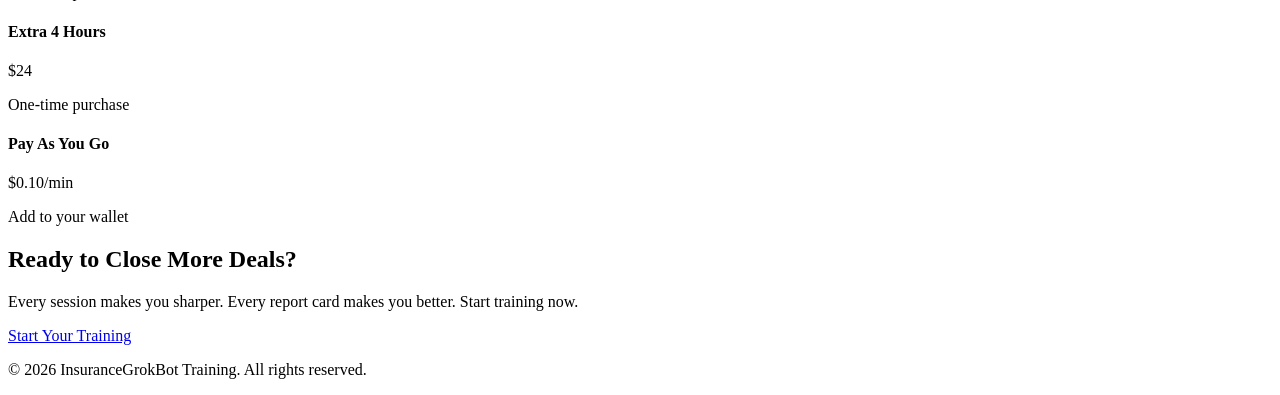
==== commit a280ae95: "Redesign frontend with liquid glass glassmorphism + light/dark theme - Rewrite main.css with liquid " ====
--- a/frontend/index.html
+++ b/frontend/index.html
@@ -2,6 +2,7 @@
 <html lang="en">
 <head>
     <meta charset="UTF-8">
+    <link rel="icon" type="image/svg+xml" href="/favicon.svg">
     <meta name="viewport" content="width=device-width, initial-scale=1.0">
     <title>InsuranceGrokBot Training — AI-Powered Sales Training for Insurance Agents</title>
     <link rel="preconnect" href="https://fonts.googleapis.com">
@@ -11,388 +12,14 @@
     <meta name="theme-color" content="#4F46E5">
     <meta name="apple-mobile-web-app-capable" content="yes">
     <meta name="apple-mobile-web-app-status-bar-style" content="black-translucent">
-    <style>
-        /* ── Landing Page Specific Styles ─────────────────────── */
-        .hero {
-            min-height: 100vh;
-            display: flex;
-            align-items: center;
-            justify-content: center;
-            text-align: center;
-            padding: 6rem 2rem 4rem;
-            position: relative;
-            overflow: hidden;
-        }
-        .hero::before {
-            content: '';
-            position: absolute;
-            inset: 0;
-            background:
-                radial-gradient(ellipse 80% 60% at 50% 20%, rgba(79,70,229,0.15) 0%, transparent 60%),
-                radial-gradient(ellipse 60% 40% at 70% 80%, rgba(6,182,212,0.1) 0%, transparent 60%),
-                radial-gradient(ellipse 50% 30% at 20% 60%, rgba(139,92,246,0.08) 0%, transparent 50%);
-            pointer-events: none;
-        }
-        .hero-content {
-            position: relative;
-            max-width: 800px;
-        }
-        .hero-badge {
-            display: inline-flex;
-            align-items: center;
-            gap: 0.5rem;
-            padding: 0.5rem 1.25rem;
-            background: rgba(79,70,229,0.1);
-            border: 1px solid rgba(79,70,229,0.3);
-            border-radius: 999px;
-            font-size: 0.85rem;
-            font-weight: 600;
-            color: var(--accent-blue);
-            margin-bottom: 2rem;
-        }
-        .hero-badge .pulse {
-            width: 8px; height: 8px;
-            background: var(--accent-green);
-            border-radius: 50%;
-            animation: pulse 2s infinite;
-        }
-        @keyframes pulse {
-            0%, 100% { opacity: 1; transform: scale(1); }
-            50% { opacity: 0.5; transform: scale(1.5); }
-        }
-        .hero h1 {
-            font-size: clamp(2.5rem, 5vw, 4rem);
-            font-weight: 900;
-            line-height: 1.1;
-            margin-bottom: 1.5rem;
-            letter-spacing: -0.04em;
-        }
-        .hero h1 .gradient-text {
-            background: var(--gradient-primary);
-            -webkit-background-clip: text;
-            -webkit-text-fill-color: transparent;
-            background-clip: text;
-        }
-        .hero p {
-            font-size: 1.2rem;
-            max-width: 600px;
-            margin: 0 auto 2.5rem;
-            color: var(--text-secondary);
-        }
-        .hero-cta {
-            display: flex;
-            gap: 1rem;
-            justify-content: center;
-            flex-wrap: wrap;
-        }
-        .hero-stats {
-            display: flex;
-            justify-content: center;
-            gap: 3rem;
-            margin-top: 4rem;
-            padding-top: 2rem;
-            border-top: 1px solid var(--border-color);
-        }
-        .hero-stat-value {
-            font-size: 2rem;
-            font-weight: 800;
-            background: var(--gradient-primary);
-            -webkit-background-clip: text;
-            -webkit-text-fill-color: transparent;
-            background-clip: text;
-        }
-        .hero-stat-label {
-            font-size: 0.85rem;
-            color: var(--text-muted);
-        }
-
-        /* ── Features Section ────────────────────────────────── */
-        .section {
-            padding: 6rem 2rem;
-            max-width: 1200px;
-            margin: 0 auto;
-        }
-        .section-header {
-            text-align: center;
-            max-width: 700px;
-            margin: 0 auto 4rem;
-        }
-        .section-header .overline {
-            font-size: 0.85rem;
-            font-weight: 700;
-            color: var(--accent-blue);
-            text-transform: uppercase;
-            letter-spacing: 0.1em;
-            margin-bottom: 0.75rem;
-        }
-        .section-header h2 {
-            margin-bottom: 1rem;
-        }
-
-        .feature-grid {
-            display: grid;
-            grid-template-columns: repeat(3, 1fr);
-            gap: 1.5rem;
-        }
-        @media (max-width: 768px) {
-            .feature-grid { grid-template-columns: 1fr; }
-            .hero-stats { flex-direction: column; gap: 1.5rem; }
-        }
-
-        .feature-card {
-            background: var(--bg-card);
-            border: 1px solid var(--border-color);
-            border-radius: var(--radius-lg);
-            padding: 2rem;
-            transition: all 0.3s ease;
-            position: relative;
-            overflow: hidden;
-        }
-        .feature-card::before {
-            content: '';
-            position: absolute;
-            top: 0;
-            left: 0;
-            right: 0;
-            height: 3px;
-            background: var(--gradient-primary);
-            opacity: 0;
-            transition: opacity 0.3s;
-        }
-        .feature-card:hover {
-            transform: translateY(-4px);
-            border-color: var(--border-active);
-            box-shadow: var(--shadow-glow);
-        }
-        .feature-card:hover::before { opacity: 1; }
-
-        .feature-icon {
-            width: 48px;
-            height: 48px;
-            border-radius: var(--radius-sm);
-            display: flex;
-            align-items: center;
-            justify-content: center;
-            font-size: 1.5rem;
-            margin-bottom: 1.25rem;
-        }
-        .feature-icon.blue { background: rgba(79,70,229,0.15); }
-        .feature-icon.cyan { background: rgba(6,182,212,0.15); }
-        .feature-icon.green { background: rgba(16,185,129,0.15); }
-        .feature-icon.purple { background: rgba(139,92,246,0.15); }
-        .feature-icon.amber { background: rgba(245,158,11,0.15); }
-        .feature-icon.red { background: rgba(239,68,68,0.15); }
-
-        .feature-card h3 {
-            font-size: 1.15rem;
-            margin-bottom: 0.75rem;
-        }
-        .feature-card p {
-            font-size: 0.9rem;
-            line-height: 1.6;
-        }
-
-        /* ── How It Works ────────────────────────────────────── */
-        .steps {
-            display: flex;
-            gap: 2rem;
-            counter-reset: step;
-        }
-        @media (max-width: 768px) {
-            .steps { flex-direction: column; }
-        }
-        .step {
-            flex: 1;
-            text-align: center;
-            position: relative;
-        }
-        .step-number {
-            width: 56px;
-            height: 56px;
-            border-radius: 50%;
-            background: var(--gradient-primary);
-            display: flex;
-            align-items: center;
-            justify-content: center;
-            font-size: 1.25rem;
-            font-weight: 800;
-            color: white;
-            margin: 0 auto 1.25rem;
-        }
-        .step h3 { margin-bottom: 0.5rem; }
-
-        /* ── KPI Showcase ────────────────────────────────────── */
-        .kpi-showcase {
-            display: grid;
-            grid-template-columns: repeat(4, 1fr);
-            gap: 1rem;
-        }
-        @media (max-width: 768px) {
-            .kpi-showcase { grid-template-columns: repeat(2, 1fr); }
-        }
-        .kpi-item {
-            background: var(--bg-card);
-            border: 1px solid var(--border-color);
-            border-radius: var(--radius-md);
-            padding: 1.25rem;
-            text-align: center;
-        }
-        .kpi-item h4 {
-            font-size: 0.85rem;
-            color: var(--text-muted);
-            margin-bottom: 0.25rem;
-            font-weight: 500;
-        }
-        .kpi-item .value {
-            font-size: 1.1rem;
-            font-weight: 700;
-            color: var(--accent-cyan);
-        }
-
-        /* ── Pricing ─────────────────────────────────────────── */
-        .pricing-card {
-            background: var(--bg-card);
-            border: 2px solid var(--border-color);
-            border-radius: var(--radius-xl);
-            padding: 3rem 2.5rem;
-            max-width: 480px;
-            margin: 0 auto;
-            text-align: center;
-            position: relative;
-        }
-        .pricing-card.featured {
-            border-color: var(--accent-blue);
-            box-shadow: 0 0 60px rgba(79,70,229,0.15);
-        }
-        .pricing-popular {
-            position: absolute;
-            top: -14px;
-            left: 50%;
-            transform: translateX(-50%);
-            background: var(--gradient-primary);
-            color: white;
-            padding: 0.35rem 1.25rem;
-            border-radius: 999px;
-            font-size: 0.8rem;
-            font-weight: 700;
-        }
-        .pricing-price {
-            font-size: 3.5rem;
-            font-weight: 900;
-            margin: 1rem 0;
-            letter-spacing: -0.03em;
-        }
-        .pricing-price span { font-size: 1.25rem; font-weight: 500; color: var(--text-muted); }
-        .pricing-features {
-            list-style: none;
-            text-align: left;
-            margin: 2rem 0;
-        }
-        .pricing-features li {
-            padding: 0.5rem 0;
-            display: flex;
-            align-items: flex-start;
-            gap: 0.75rem;
-            font-size: 0.95rem;
-            color: var(--text-secondary);
-        }
-        .pricing-features li::before {
-            content: '✓';
-            color: var(--accent-green);
-            font-weight: 700;
-            flex-shrink: 0;
-        }
-
-        .addons-grid {
-            display: grid;
-            grid-template-columns: repeat(3, 1fr);
-            gap: 1rem;
-            max-width: 700px;
-            margin: 2rem auto 0;
-        }
-        @media (max-width: 768px) {
-            .addons-grid { grid-template-columns: 1fr; }
-        }
-        .addon-card {
-            background: var(--bg-card);
-            border: 1px solid var(--border-color);
-            border-radius: var(--radius-md);
-            padding: 1.25rem;
-            text-align: center;
-        }
-        .addon-card h4 { font-size: 0.95rem; margin-bottom: 0.25rem; }
-        .addon-card .price { font-size: 1.5rem; font-weight: 800; color: var(--accent-cyan); }
-
-        /* ── CTA Section ─────────────────────────────────────── */
-        .cta-section {
-            text-align: center;
-            padding: 6rem 2rem;
-            position: relative;
-        }
-        .cta-section::before {
-            content: '';
-            position: absolute;
-            inset: 0;
-            background: radial-gradient(ellipse 70% 50% at 50% 50%, rgba(79,70,229,0.1) 0%, transparent 70%);
-        }
-        .cta-section > * { position: relative; }
-
-        /* ── Footer ──────────────────────────────────────────── */
-        .footer {
-            padding: 3rem 2rem;
-            border-top: 1px solid var(--border-color);
-            text-align: center;
-            color: var(--text-muted);
-            font-size: 0.85rem;
-        }
-
-        /* ── Landing Page Mobile Nav ───────────────────────────── */
-        .landing-mobile-nav {
-            display: none;
-            position: fixed;
-            top: 0;
-            left: 0;
-            right: 0;
-            z-index: 100;
-            padding: 0.75rem 1rem;
-            align-items: center;
-            justify-content: space-between;
-            background: rgba(10, 10, 26, 0.95);
-            backdrop-filter: blur(20px);
-            -webkit-backdrop-filter: blur(20px);
-            border-bottom: 1px solid var(--border-color);
-        }
-        .landing-mobile-nav .lm-logo {
-            font-size: 1rem;
-            font-weight: 800;
-            color: var(--text-primary);
-        }
-        .landing-mobile-nav .lm-logo .logo-accent {
-            background: var(--gradient-primary);
-            -webkit-background-clip: text;
-            -webkit-text-fill-color: transparent;
-            background-clip: text;
-        }
-        .landing-mobile-nav .lm-actions {
-            display: flex;
-            gap: 0.5rem;
-            align-items: center;
-        }
-        @media (max-width: 768px) {
-            .landing-mobile-nav { display: flex; }
-            .navbar { display: none !important; }
-            .hero { padding-top: 5rem; }
-            .section { padding: 3rem 1rem; }
-            .cta-section { padding: 3rem 1rem; }
-        }
-    </style>
 </head>
 <body>
     <!-- ═══ Mobile Landing Nav ═══ -->
     <div class="landing-mobile-nav">
         <span class="lm-logo"><span class="logo-accent">InsuranceGrokBot</span></span>
         <div class="lm-actions">
-            <a href="https://insurancegrokbot.click" target="_blank" class="btn btn-ghost btn-sm" style="border-color:var(--accent-cyan);color:var(--accent-cyan);font-size:0.75rem;">Dialer</a>
+            <button class="theme-toggle-btn" onclick="toggleTheme()" aria-label="Toggle theme"></button>
+            <a href="https://insurancegrokbot.click" target="_blank" class="btn btn-ghost btn-sm btn-dialer">Dialer</a>
             <a href="/login" class="btn btn-ghost btn-sm">Log In</a>
             <a href="/register" class="btn btn-primary btn-sm">Start</a>
         </div>
@@ -407,7 +34,8 @@
             <a href="#features">Features</a>
             <a href="#kpis">KPIs</a>
             <a href="#pricing">Pricing</a>
-            <a href="https://insurancegrokbot.click" target="_blank" class="btn btn-ghost btn-sm" style="border-color:var(--accent-cyan);color:var(--accent-cyan);">Dialer & SMS</a>
+            <a href="https://insurancegrokbot.click" target="_blank" class="btn btn-ghost btn-sm btn-dialer">Dialer & SMS</a>
+            <button class="theme-toggle-btn" onclick="toggleTheme()" aria-label="Toggle theme"></button>
             <a href="/login" class="btn btn-ghost btn-sm">Log In</a>
             <a href="/register" class="btn btn-primary btn-sm">Start Training</a>
         </div>
@@ -431,7 +59,7 @@
             <div class="hero-cta">
                 <a href="/register" class="btn btn-primary btn-lg">Start Training Today</a>
                 <a href="#features" class="btn btn-secondary btn-lg">See How It Works</a>
-                <a href="https://insurancegrokbot.click" target="_blank" class="btn btn-secondary btn-lg" style="border-color:var(--accent-cyan);color:var(--accent-cyan);">InsuranceGrokBot Dialer & SMS</a>
+                <a href="https://insurancegrokbot.click" target="_blank" class="btn btn-secondary btn-lg btn-dialer">InsuranceGrokBot Dialer & SMS</a>
             </div>
             <div class="hero-stats">
                 <div>
@@ -557,7 +185,7 @@
             <div class="pricing-popular">Most Popular</div>
             <h3>Training Add-On</h3>
             <div class="pricing-price">$49<span>.99/mo</span></div>
-            <p style="color: var(--text-secondary);">Add to your InsuranceGrokBot subscription</p>
+            <p class="pricing-subtitle">Add to your InsuranceGrokBot subscription</p>
             <ul class="pricing-features">
                 <li>5 hours of AI voice training per month</li>
                 <li>Unlimited AI client personas</li>
@@ -570,24 +198,24 @@
                 <li>Objection handling training with isolation protocol</li>
                 <li>Chase Hughes 6-Axis behavioral model</li>
             </ul>
-            <a href="/register" class="btn btn-primary btn-lg" style="width:100%;">Get Started</a>
+            <a href="/register" class="btn btn-primary btn-lg btn-full">Get Started</a>
         </div>
 
         <div class="addons-grid">
             <div class="addon-card">
                 <h4>Extra 2 Hours</h4>
                 <div class="price">$12</div>
-                <p class="text-muted" style="font-size:0.85rem;">One-time purchase</p>
+                <p class="text-muted text-sm">One-time purchase</p>
             </div>
             <div class="addon-card">
                 <h4>Extra 4 Hours</h4>
                 <div class="price">$24</div>
-                <p class="text-muted" style="font-size:0.85rem;">One-time purchase</p>
+                <p class="text-muted text-sm">One-time purchase</p>
             </div>
             <div class="addon-card">
                 <h4>Pay As You Go</h4>
-                <div class="price">$0.10<span style="font-size:0.9rem;font-weight:400">/min</span></div>
-                <p class="text-muted" style="font-size:0.85rem;">Add to your wallet</p>
+                <div class="price">$0.10<span class="addon-price-unit">/min</span></div>
+                <p class="text-muted text-sm">Add to your wallet</p>
             </div>
         </div>
     </section>
@@ -595,7 +223,7 @@
     <!-- ═══ CTA ═══ -->
     <section class="cta-section">
         <h2>Ready to Close More Deals?</h2>
-        <p style="color: var(--text-secondary); max-width: 500px; margin: 1rem auto 2rem; font-size: 1.1rem;">
+        <p class="cta-subtitle">
             Every session makes you sharper. Every report card makes you better. Start training now.
         </p>
         <a href="/register" class="btn btn-primary btn-lg">Start Your Training</a>
@@ -605,5 +233,6 @@
     <footer class="footer">
         <p>&copy; 2026 InsuranceGrokBot Training. All rights reserved.</p>
     </footer>
+    <script src="/js/theme.js"></script>
 </body>
 </html>
